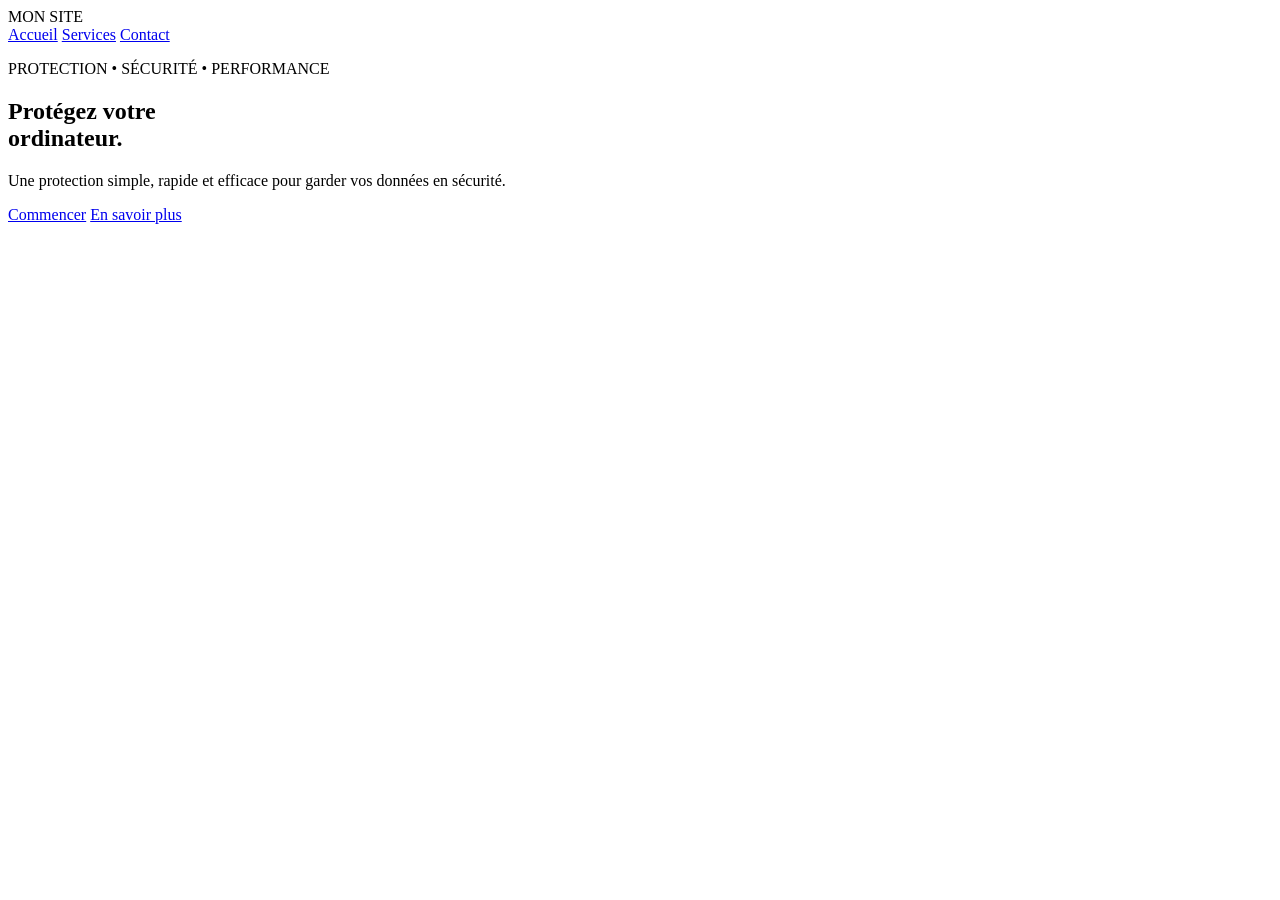
==== index.html @ 6d944ca9 "Add files via upload" ====
<!DOCTYPE html>
<html lang="fr">
<head>
    <meta charset="UTF-8">
    <meta name="viewport" content="width=device-width, initial-scale=1.0">

    <title>Mon Site</title>

    <link rel="stylesheet" href="style.css">
</head>

<body>

    <header class="navbar">

        <div class="logo">
            MON SITE
        </div>

        <nav>
            <a href="#">Accueil</a>
            <a href="#">Services</a>
            <a href="#">Contact</a>
        </nav>

    </header>


  <section class="hero">

    <div class="hero-content">

        <p class="hero-small">PROTECTION • SÉCURITÉ • PERFORMANCE</p>

        <h1>Protégez votre<br><span>ordinateur.</span></h1>

        <p class="hero-description">
            Une protection simple, rapide et efficace
            pour garder vos données en sécurité.
        </p>

        <div class="hero-buttons">
            <a href="#" class="button-primary">Commencer</a>
            <a href="#" class="button-secondary">En savoir plus</a>
        </div>

    </div>

		</section>

    </main>


    <script src="script.js"></script>

</body>
</html>
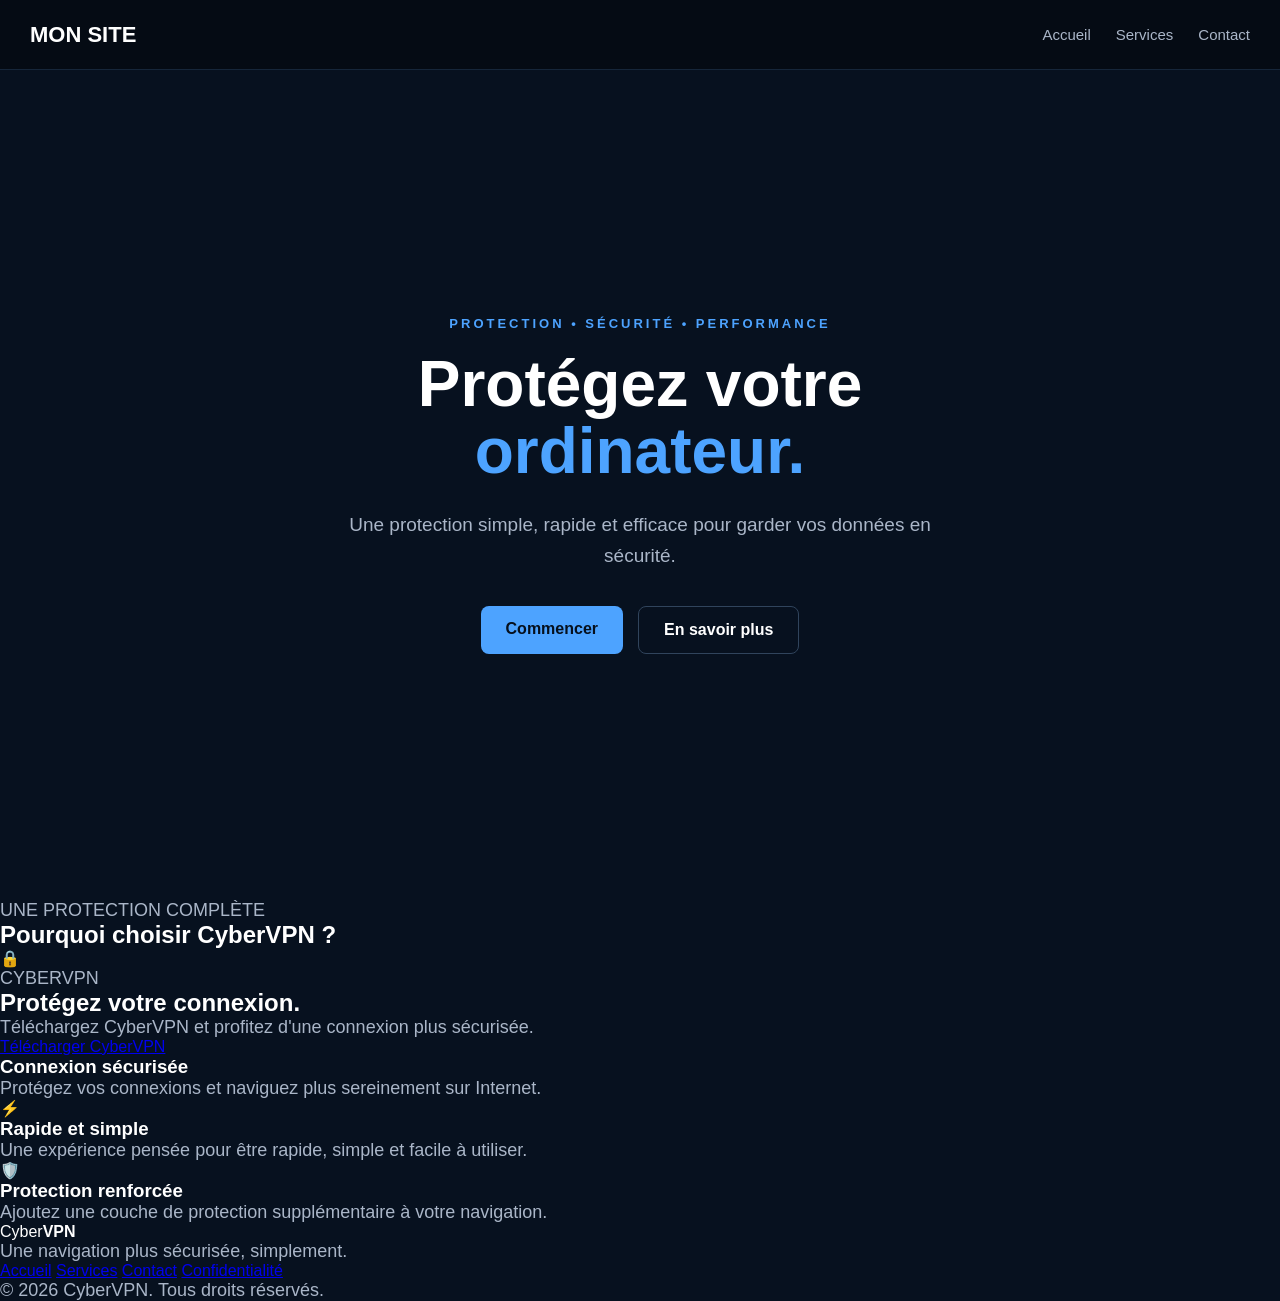
==== commit 7c672927: "Add files via upload" ====
--- a/index.html
+++ b/index.html
@@ -1,4 +1,4 @@
-<!DOCTYPE html>
+	<!DOCTYPE html>
 <html lang="fr">
 <head>
     <meta charset="UTF-8">
@@ -47,10 +47,95 @@
     </div>
 
 		</section>
+<section class="features">
 
+    <div class="section-title">
+        <p>UNE PROTECTION COMPLÈTE</p>
+        <h2>Pourquoi choisir CyberVPN ?</h2>
+    </div>
+
+    <div class="feature-container">
+
+        <div class="feature-card">
+            <div class="feature-icon">🔒</div>
+            </section>
+
+<section class="download">
+
+    <div class="download-box">
+
+        <p class="download-small">CYBERVPN</p>
+
+        <h2>Protégez votre connexion.</h2>
+
+        <p>
+            Téléchargez CyberVPN et profitez
+            d'une connexion plus sécurisée.
+        </p>
+
+        <a href="#" class="download-button">
+            Télécharger CyberVPN
+        </a>
+
+    </div>
+
+</section>
+            <h3>Connexion sécurisée</h3>
+            <p>
+                Protégez vos connexions et naviguez
+                plus sereinement sur Internet.
+            </p>
+        </div>
+
+        <div class="feature-card">
+            <div class="feature-icon">⚡</div>
+            <h3>Rapide et simple</h3>
+            <p>
+                Une expérience pensée pour être
+                rapide, simple et facile à utiliser.
+            </p>
+        </div>
+
+        <div class="feature-card">
+            <div class="feature-icon">🛡️</div>
+            <h3>Protection renforcée</h3>
+            <p>
+                Ajoutez une couche de protection
+                supplémentaire à votre navigation.
+            </p>
+        </div>
+
+    </div>
+
+</section>
     </main>
 
+<footer class="footer">
 
+    <div class="footer-content">
+
+        <div class="footer-logo">
+            <span>Cyber</span><strong>VPN</strong>
+        </div>
+
+        <p>
+            Une navigation plus sécurisée, simplement.
+        </p>
+
+        <div class="footer-links">
+            <a href="#">Accueil</a>
+            <a href="#">Services</a>
+            <a href="#">Contact</a>
+            <a href="#">Confidentialité</a>
+        </div>
+
+        <p class="copyright">
+            © 2026 CyberVPN. Tous droits réservés.
+        </p>
+
+    </div>
+
+</footer>
     <script src="script.js"></script>
 
 </body>
--- a/style.css
+++ b/style.css
@@ -0,0 +1,179 @@
+* {
+    margin: 0;
+    padding: 0;
+    box-sizing: border-box;
+}
+
+body {
+    background: #07111f;
+    color: white;
+    font-family: Arial, sans-serif;
+    min-height: 100vh;
+}
+
+/* BARRE DU HAUT */
+
+.navbar {
+    width: 100%;
+    height: 70px;
+    padding: 0 30px;
+
+    display: flex;
+    justify-content: space-between;
+    align-items: center;
+
+    background: #050b14;
+    border-bottom: 1px solid #16263a;
+}
+
+/* LOGO */
+
+.logo {
+    font-size: 22px;
+    font-weight: bold;
+    color: white;
+}
+
+/* MENU */
+
+nav {
+    display: flex;
+    gap: 25px;
+}
+
+nav a {
+    color: #aab6c8;
+    text-decoration: none;
+    font-size: 15px;
+}
+
+nav a:hover {
+    color: white;
+}
+
+/* CONTENU */
+
+main {
+    text-align: center;
+    padding-top: 150px;
+}
+
+h1 {
+    font-size: 42px;
+    margin-bottom: 15px;
+}
+
+p {
+    font-size: 18px;
+    color: #aab6c8;
+}/* GRAND ÉCRAN D'ACCUEIL */
+
+.hero {
+    min-height: calc(100vh - 70px);
+    display: flex;
+    align-items: center;
+    justify-content: center;
+    text-align: center;
+    padding: 40px 20px;
+}
+
+.hero-content {
+    max-width: 800px;
+}
+
+.hero-small {
+    color: #4da3ff;
+    font-size: 13px;
+    font-weight: bold;
+    letter-spacing: 3px;
+    margin-bottom: 20px;
+}
+
+.hero h1 {
+    font-size: 64px;
+    line-height: 1.05;
+    margin-bottom: 25px;
+}
+
+.hero h1 span {
+    color: #4da3ff;
+}
+
+.hero-description {
+    max-width: 600px;
+    margin: 0 auto 35px;
+    color: #aab6c8;
+    font-size: 19px;
+    line-height: 1.6;
+}
+
+/* BOUTONS */
+
+.hero-buttons {
+    display: flex;
+    justify-content: center;
+    gap: 15px;
+}
+
+.hero-buttons a {
+    text-decoration: none;
+    padding: 14px 25px;
+    border-radius: 8px;
+    font-weight: bold;
+    transition: 0.2s;
+}
+
+.button-primary {
+    background: #4da3ff;
+    color: #06101d;
+}
+
+.button-primary:hover {
+    transform: translateY(-2px);
+}
+
+.button-secondary {
+    border: 1px solid #30445c;
+    color: white;
+}
+
+.button-secondary:hover {
+    background: #101e30;
+}
+
+/* VERSION TÉLÉPHONE */
+
+@media (max-width: 600px) {
+
+    .navbar {
+        padding: 0 18px;
+    }
+
+    nav {
+        gap: 10px;
+    }
+
+    nav a {
+        font-size: 12px;
+    }
+
+    .logo {
+        font-size: 17px;
+    }
+
+    .hero h1 {
+        font-size: 43px;
+    }
+
+    .hero-description {
+        font-size: 16px;
+    }
+
+    .hero-buttons {
+        flex-direction: column;
+    }
+
+    .hero-buttons a {
+        width: 100%;
+    }
+}
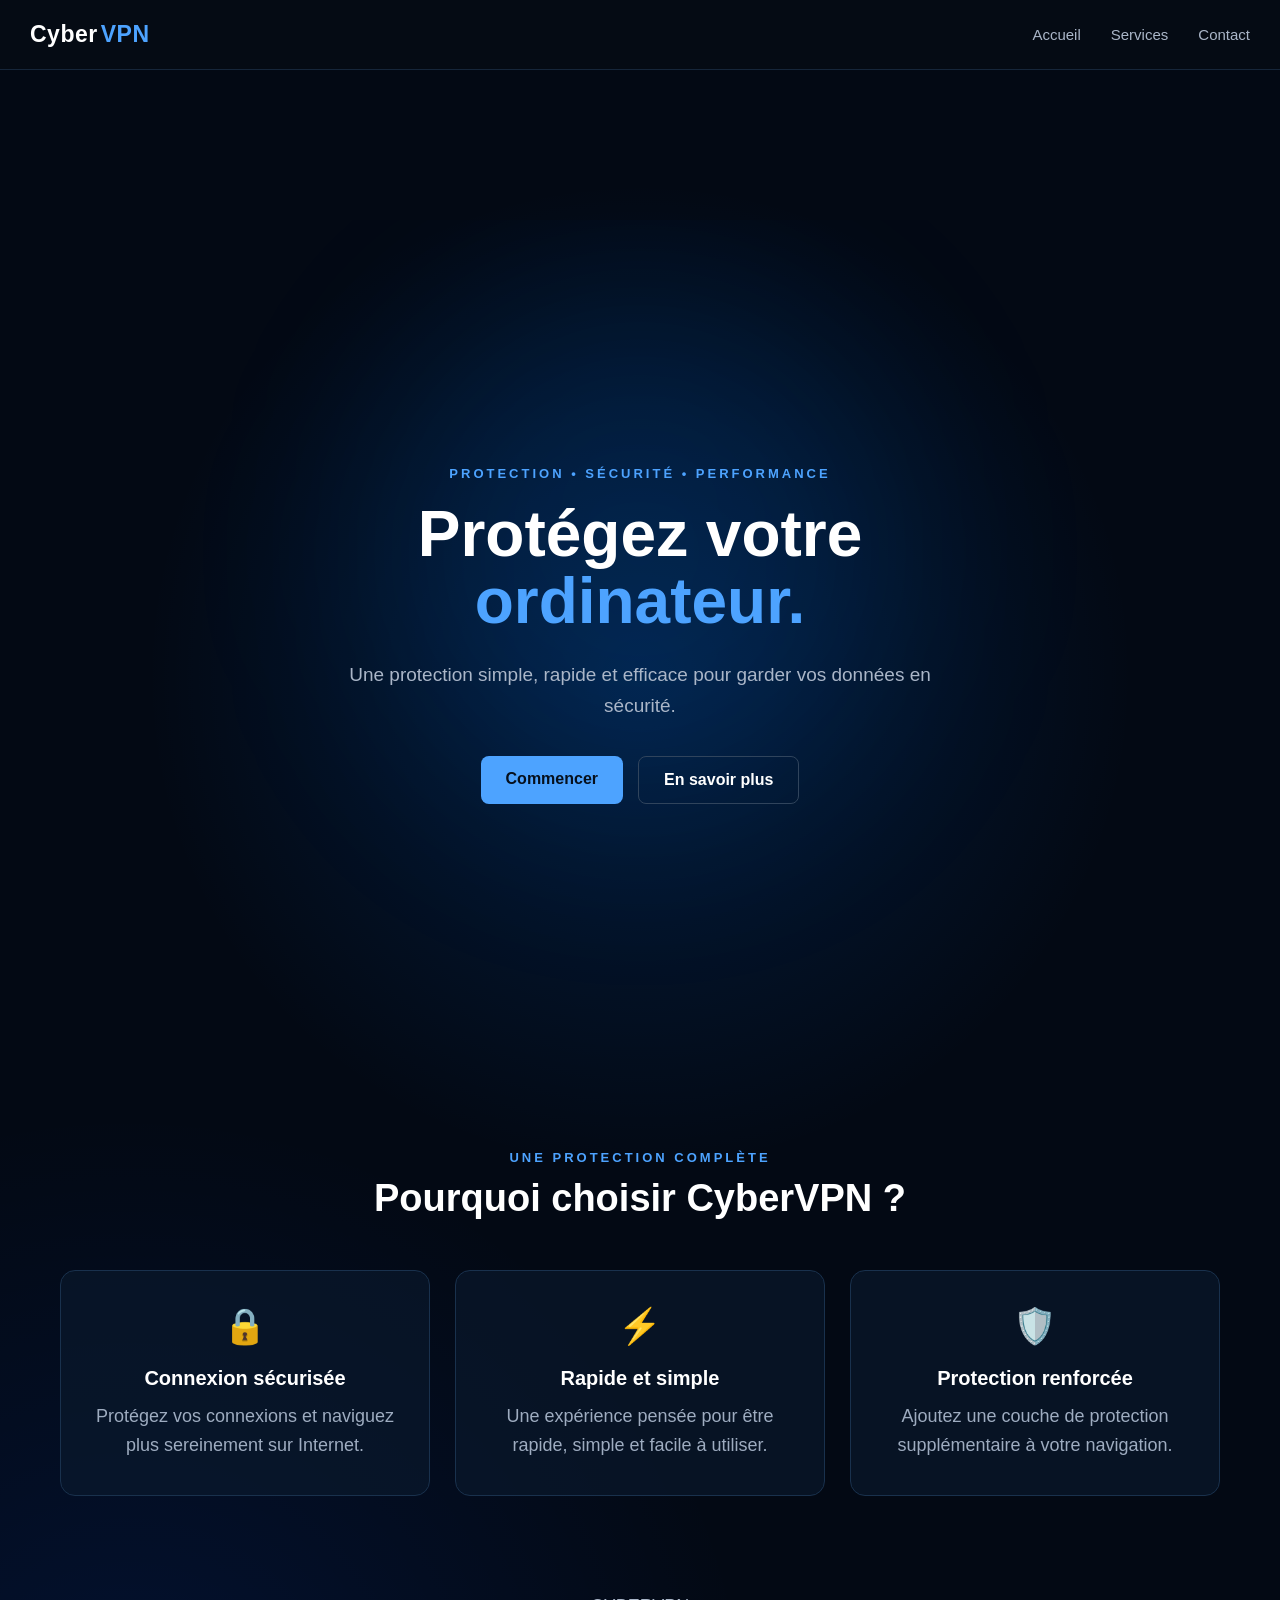
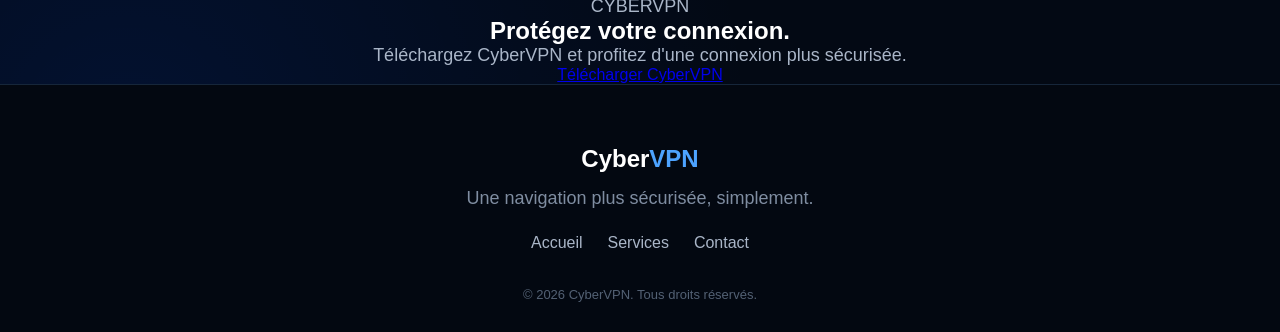
==== commit 08753b47: "Add files via upload" ====
--- a/index.html
+++ b/index.html
@@ -1,10 +1,11 @@
-	<!DOCTYPE html>
+<!DOCTYPE html>
 <html lang="fr">
+
 <head>
     <meta charset="UTF-8">
     <meta name="viewport" content="width=device-width, initial-scale=1.0">
 
-    <title>Mon Site</title>
+    <title>CyberVPN — Protection en ligne</title>
 
     <link rel="stylesheet" href="style.css">
 </head>
@@ -14,129 +15,185 @@
     <header class="navbar">
 
         <div class="logo">
-            MON SITE
+            <span>Cyber</span><strong>VPN</strong>
         </div>
 
-        <nav>
-            <a href="#">Accueil</a>
-            <a href="#">Services</a>
-            <a href="#">Contact</a>
+        <button class="menu-button" onclick="toggleMenu()">
+            ☰
+        </button>
+
+        <nav id="menu">
+            <a href="index.html">Accueil</a>
+            <a href="services.html">Services</a>
+            <a href="contact.html">Contact</a>
         </nav>
 
     </header>
 
 
-  <section class="hero">
+    <main>
 
-    <div class="hero-content">
+        <section class="hero">
 
-        <p class="hero-small">PROTECTION • SÉCURITÉ • PERFORMANCE</p>
+            <div class="hero-content">
 
-        <h1>Protégez votre<br><span>ordinateur.</span></h1>
+                <p class="hero-small">
+                    PROTECTION • SÉCURITÉ • PERFORMANCE
+                </p>
 
-        <p class="hero-description">
-            Une protection simple, rapide et efficace
-            pour garder vos données en sécurité.
-        </p>
+                <h1>
+                    Protégez votre<br>
+                    <span>ordinateur.</span>
+                </h1>
 
-        <div class="hero-buttons">
-            <a href="#" class="button-primary">Commencer</a>
-            <a href="#" class="button-secondary">En savoir plus</a>
+                <p class="hero-description">
+                    Une protection simple, rapide et efficace
+                    pour garder vos données en sécurité.
+                </p>
+
+                <div class="hero-buttons">
+
+                    <a href="services.html" class="button-primary">
+                        Commencer
+                    </a>
+
+                    <a href="services.html" class="button-secondary">
+                        En savoir plus
+                    </a>
+
+                </div>
+
+            </div>
+
+        </section>
+
+
+        <section class="features">
+
+            <div class="section-title">
+
+                <p>UNE PROTECTION COMPLÈTE</p>
+
+                <h2>
+                    Pourquoi choisir CyberVPN ?
+                </h2>
+
+            </div>
+
+
+            <div class="feature-container">
+
+                <div class="feature-card">
+
+                    <div class="feature-icon">🔒</div>
+
+                    <h3>
+                        Connexion sécurisée
+                    </h3>
+
+                    <p>
+                        Protégez vos connexions et naviguez
+                        plus sereinement sur Internet.
+                    </p>
+
+                </div>
+
+
+                <div class="feature-card">
+
+                    <div class="feature-icon">⚡</div>
+
+                    <h3>
+                        Rapide et simple
+                    </h3>
+
+                    <p>
+                        Une expérience pensée pour être
+                        rapide, simple et facile à utiliser.
+                    </p>
+
+                </div>
+
+
+                <div class="feature-card">
+
+                    <div class="feature-icon">🛡️</div>
+
+                    <h3>
+                        Protection renforcée
+                    </h3>
+
+                    <p>
+                        Ajoutez une couche de protection
+                        supplémentaire à votre navigation.
+                    </p>
+
+                </div>
+
+            </div>
+
+        </section>
+
+
+        <section class="download">
+
+            <div class="download-box">
+
+                <p class="download-small">
+                    CYBERVPN
+                </p>
+
+                <h2>
+                    Protégez votre connexion.
+                </h2>
+
+                <p>
+                    Téléchargez CyberVPN et profitez
+                    d'une connexion plus sécurisée.
+                </p>
+
+                <a href="services.html" class="download-button">
+                    Télécharger CyberVPN
+                </a>
+
+            </div>
+
+        </section>
+
+    </main>
+
+
+    <footer class="footer">
+
+        <div class="footer-content">
+
+            <div class="footer-logo">
+                <span>Cyber</span><strong>VPN</strong>
+            </div>
+
+            <p>
+                Une navigation plus sécurisée, simplement.
+            </p>
+
+            <div class="footer-links">
+
+                <a href="index.html">Accueil</a>
+                <a href="services.html">Services</a>
+                <a href="contact.html">Contact</a>
+
+            </div>
+
+            <p class="copyright">
+                © 2026 CyberVPN. Tous droits réservés.
+            </p>
+
         </div>
 
-    </div>
+    </footer>
 
-		</section>
-<section class="features">
 
-    <div class="section-title">
-        <p>UNE PROTECTION COMPLÈTE</p>
-        <h2>Pourquoi choisir CyberVPN ?</h2>
-    </div>
-
-    <div class="feature-container">
-
-        <div class="feature-card">
-            <div class="feature-icon">🔒</div>
-            </section>
-
-<section class="download">
-
-    <div class="download-box">
-
-        <p class="download-small">CYBERVPN</p>
-
-        <h2>Protégez votre connexion.</h2>
-
-        <p>
-            Téléchargez CyberVPN et profitez
-            d'une connexion plus sécurisée.
-        </p>
-
-        <a href="#" class="download-button">
-            Télécharger CyberVPN
-        </a>
-
-    </div>
-
-</section>
-            <h3>Connexion sécurisée</h3>
-            <p>
-                Protégez vos connexions et naviguez
-                plus sereinement sur Internet.
-            </p>
-        </div>
-
-        <div class="feature-card">
-            <div class="feature-icon">⚡</div>
-            <h3>Rapide et simple</h3>
-            <p>
-                Une expérience pensée pour être
-                rapide, simple et facile à utiliser.
-            </p>
-        </div>
-
-        <div class="feature-card">
-            <div class="feature-icon">🛡️</div>
-            <h3>Protection renforcée</h3>
-            <p>
-                Ajoutez une couche de protection
-                supplémentaire à votre navigation.
-            </p>
-        </div>
-
-    </div>
-
-</section>
-    </main>
-
-<footer class="footer">
-
-    <div class="footer-content">
-
-        <div class="footer-logo">
-            <span>Cyber</span><strong>VPN</strong>
-        </div>
-
-        <p>
-            Une navigation plus sécurisée, simplement.
-        </p>
-
-        <div class="footer-links">
-            <a href="#">Accueil</a>
-            <a href="#">Services</a>
-            <a href="#">Contact</a>
-            <a href="#">Confidentialité</a>
-        </div>
-
-        <p class="copyright">
-            © 2026 CyberVPN. Tous droits réservés.
-        </p>
-
-    </div>
-
-</footer>
     <script src="script.js"></script>
 
 </body>
+
 </html>
--- a/style.css
+++ b/style.css
@@ -11,20 +11,67 @@
     min-height: 100vh;
 }
 
-/* BARRE DU HAUT */
+/* BARRE DE NAVIGATION */
 
 .navbar {
+
     width: 100%;
+
     height: 70px;
+
     padding: 0 30px;
 
     display: flex;
+
+    align-items: center;
+
     justify-content: space-between;
+
+    background: #050b14;
+
+    border-bottom: 1px solid #16263a;
+
+}
+
+.logo {
+
+    font-size: 22px;
+
+    font-weight: bold;
+
+    color: white;
+
+}
+
+nav {
+
+    display: flex;
+
     align-items: center;
 
-    background: #050b14;
-    border-bottom: 1px solid #16263a;
-}
+    gap: 30px;
+
+}
+
+nav a {
+
+    color: #aab6c8;
+
+    text-decoration: none;
+
+    font-size: 15px;
+
+    transition: 0.2s;
+
+}
+
+nav a:hover {
+
+    color: white;
+
+}
+
+
 
 /* LOGO */
 
@@ -36,21 +83,22 @@
 
 /* MENU */
 
-nav {
-    display: flex;
-    gap: 25px;
-}
-
-nav a {
-    color: #aab6c8;
-    text-decoration: none;
-    font-size: 15px;
-}
-
-nav a:hover {
-    color: white;
-}
-
+/* BOUTON MENU MOBILE */
+
+.menu-button {
+
+    display: none;
+
+    background: none;
+
+    border: none;
+
+    color: white;
+
+    font-size: 28px;
+
+    cursor: pointer;
+} 
 /* CONTENU */
 
 main {
@@ -176,4 +224,407 @@
     .hero-buttons a {
         width: 100%;
     }
+}
+/* VERSION TÉLÉPHONE */
+
+@media (max-width: 600px) {
+
+    .navbar {
+        height: 65px;
+        padding: 0 18px;
+        position: relative;
+    }
+
+    .logo {
+        font-size: 18px;
+    }
+
+    .menu-button {
+        display: block;
+    }
+
+    nav {
+        display: none;
+        position: absolute;
+        top: 65px;
+        left: 0;
+        width: 100%;
+
+        flex-direction: column;
+        gap: 0;
+
+        background: #050b14;
+        border-bottom: 1px solid #16263a;
+    }
+
+    nav.active {
+        display: flex;
+    }
+
+    nav a {
+        width: 100%;
+        padding: 18px;
+        text-align: center;
+        border-top: 1px solid #16263a;
+    }
+}
+/* LOGO CYBERVPN */
+
+.logo {
+    font-size: 23px;
+    font-weight: 700;
+    letter-spacing: 0.5px;
+}
+
+.logo span {
+    color: white;
+}
+
+.logo strong {
+    color: #4da3ff;
+    margin-left: 3px;
+}
+/* FOND CYBER LUMINEUX */
+
+body {
+    background:
+        radial-gradient(circle at 50% 35%, rgba(0, 120, 255, 0.18), transparent 35%),
+        radial-gradient(circle at 10% 90%, rgba(0, 80, 255, 0.12), transparent 30%),
+        #030914;
+}
+
+/* LÉGER EFFET DE LUMIÈRE */
+
+.hero {
+    position: relative;
+    overflow: hidden;
+}
+
+.hero::before {
+    content: "";
+    position: absolute;
+    width: 500px;
+    height: 500px;
+    background: rgba(0, 120, 255, 0.12);
+    filter: blur(100px);
+    border-radius: 50%;
+    top: 10%;
+    left: 50%;
+    transform: translateX(-50%);
+    pointer-events: none;
+}
+
+.hero-content {
+    position: relative;
+    z-index: 1;
+}
+/* SECTION PROTECTIONS */
+
+.features {
+    padding: 100px 20px;
+    max-width: 1200px;
+    margin: auto;
+}
+
+.section-title {
+    text-align: center;
+    margin-bottom: 50px;
+}
+
+.section-title p {
+    color: #4da3ff;
+    font-size: 13px;
+    font-weight: bold;
+    letter-spacing: 3px;
+    margin-bottom: 12px;
+}
+
+.section-title h2 {
+    font-size: 38px;
+    color: white;
+}
+
+.feature-container {
+    display: grid;
+    grid-template-columns: repeat(3, 1fr);
+    gap: 25px;
+}
+
+.feature-card {
+    padding: 35px 25px;
+    background: rgba(10, 25, 45, 0.65);
+    border: 1px solid #19314d;
+    border-radius: 15px;
+    text-align: center;
+    transition: 0.3s;
+}
+
+.feature-card:hover {
+    transform: translateY(-7px);
+    border-color: #4da3ff;
+}
+
+.feature-icon {
+    font-size: 35px;
+    margin-bottom: 20px;
+}
+
+.feature-card h3 {
+    font-size: 20px;
+    margin-bottom: 12px;
+}
+
+.feature-card p {
+    color: #9eacc0;
+    line-height: 1.6;
+}
+
+/* TÉLÉPHONE */
+
+@media (max-width: 700px) {
+
+    .feature-container {
+        grid-template-columns: 1fr;
+    }
+
+    .section-title h2 {
+        font-size: 30px;
+    }
+
+    .features {
+        padding: 70px 20px;
+    }
+}
+/* FOOTER */
+
+.footer {
+    padding: 60px 20px 30px;
+    background: #030811;
+    border-top: 1px solid #16263a;
+}
+
+.footer-content {
+    max-width: 1000px;
+    margin: auto;
+    text-align: center;
+}
+
+.footer-logo {
+    font-size: 24px;
+    font-weight: bold;
+    margin-bottom: 15px;
+}
+
+.footer-logo span {
+    color: white;
+}
+
+.footer-logo strong {
+    color: #4da3ff;
+}
+
+.footer-content > p {
+    color: #7f8da1;
+    margin-bottom: 25px;
+}
+
+.footer-links {
+    display: flex;
+    justify-content: center;
+    flex-wrap: wrap;
+    gap: 25px;
+    margin-bottom: 35px;
+}
+
+.footer-links a {
+    color: #aab6c8;
+    text-decoration: none;
+}
+
+.footer-links a:hover {
+    color: white;
+}
+
+.footer .copyright {
+    color: #536174;
+    font-size: 13px;
+    margin: 0;
+}
+/* PAGE SERVICES */
+
+.page-header {
+    padding: 100px 20px 60px;
+    text-align: center;
+}
+
+.page-header p {
+    color: #4da3ff;
+    font-size: 13px;
+    font-weight: bold;
+    letter-spacing: 3px;
+    margin-bottom: 15px;
+}
+
+.page-header h1 {
+    font-size: 55px;
+    margin-bottom: 15px;
+}
+
+.page-header span {
+    color: #9eacc0;
+    font-size: 18px;
+}
+
+.service-list {
+    max-width: 1100px;
+    margin: 0 auto;
+    padding: 20px 20px 120px;
+
+    display: grid;
+    grid-template-columns: repeat(2, 1fr);
+    gap: 25px;
+}
+
+.service-card {
+    padding: 40px 30px;
+
+    background: rgba(10, 25, 45, 0.65);
+    border: 1px solid #19314d;
+    border-radius: 15px;
+
+    transition: 0.3s;
+}
+
+.service-card:hover {
+    transform: translateY(-7px);
+    border-color: #4da3ff;
+}
+
+.service-card .feature-icon {
+    font-size: 35px;
+    margin-bottom: 20px;
+}
+
+.service-card h2 {
+    font-size: 24px;
+    margin-bottom: 15px;
+}
+
+.service-card p {
+    color: #9eacc0;
+    line-height: 1.7;
+}
+
+
+/* TELEPHONE */
+
+@media (max-width: 700px) {
+
+    .page-header {
+        padding: 70px 20px 40px;
+    }
+
+    .page-header h1 {
+        font-size: 40px;
+    }
+
+    .page-header span {
+        font-size: 16px;
+    }
+
+    .service-list {
+        grid-template-columns: 1fr;
+        padding-bottom: 80px;
+    }
+
+}
+/* PAGE CONTACT */
+
+.contact-section {
+    max-width: 800px;
+    margin: 0 auto;
+    padding: 20px 20px 120px;
+}
+
+.contact-box {
+    padding: 40px;
+    background: rgba(10, 25, 45, 0.65);
+    border: 1px solid #19314d;
+    border-radius: 18px;
+}
+
+.contact-box h2 {
+    font-size: 28px;
+    margin-bottom: 30px;
+    text-align: center;
+}
+
+.contact-box form {
+    display: flex;
+    flex-direction: column;
+    gap: 15px;
+}
+
+.contact-box input,
+.contact-box textarea {
+    width: 100%;
+    padding: 15px;
+
+    background: #050d18;
+    color: white;
+
+    border: 1px solid #1d3b5c;
+    border-radius: 8px;
+
+    font-family: Arial, sans-serif;
+    font-size: 15px;
+
+    outline: none;
+}
+
+.contact-box input:focus,
+.contact-box textarea:focus {
+    border-color: #4da3ff;
+}
+
+.contact-box textarea {
+    resize: vertical;
+}
+
+.contact-box button {
+    padding: 15px;
+
+    background: #4da3ff;
+    color: #03101d;
+
+    border: none;
+    border-radius: 8px;
+
+    font-size: 16px;
+    font-weight: bold;
+
+    cursor: pointer;
+    transition: 0.2s;
+}
+
+.contact-box button:hover {
+    transform: translateY(-2px);
+}
+
+/* TÉLÉPHONE */
+
+@media (max-width: 600px) {
+
+    .contact-section {
+        padding: 10px 15px 80px;
+    }
+
+    .contact-box {
+        padding: 25px 18px;
+    }
+
+    .contact-box h2 {
+        font-size: 23px;
+    }
+
 }
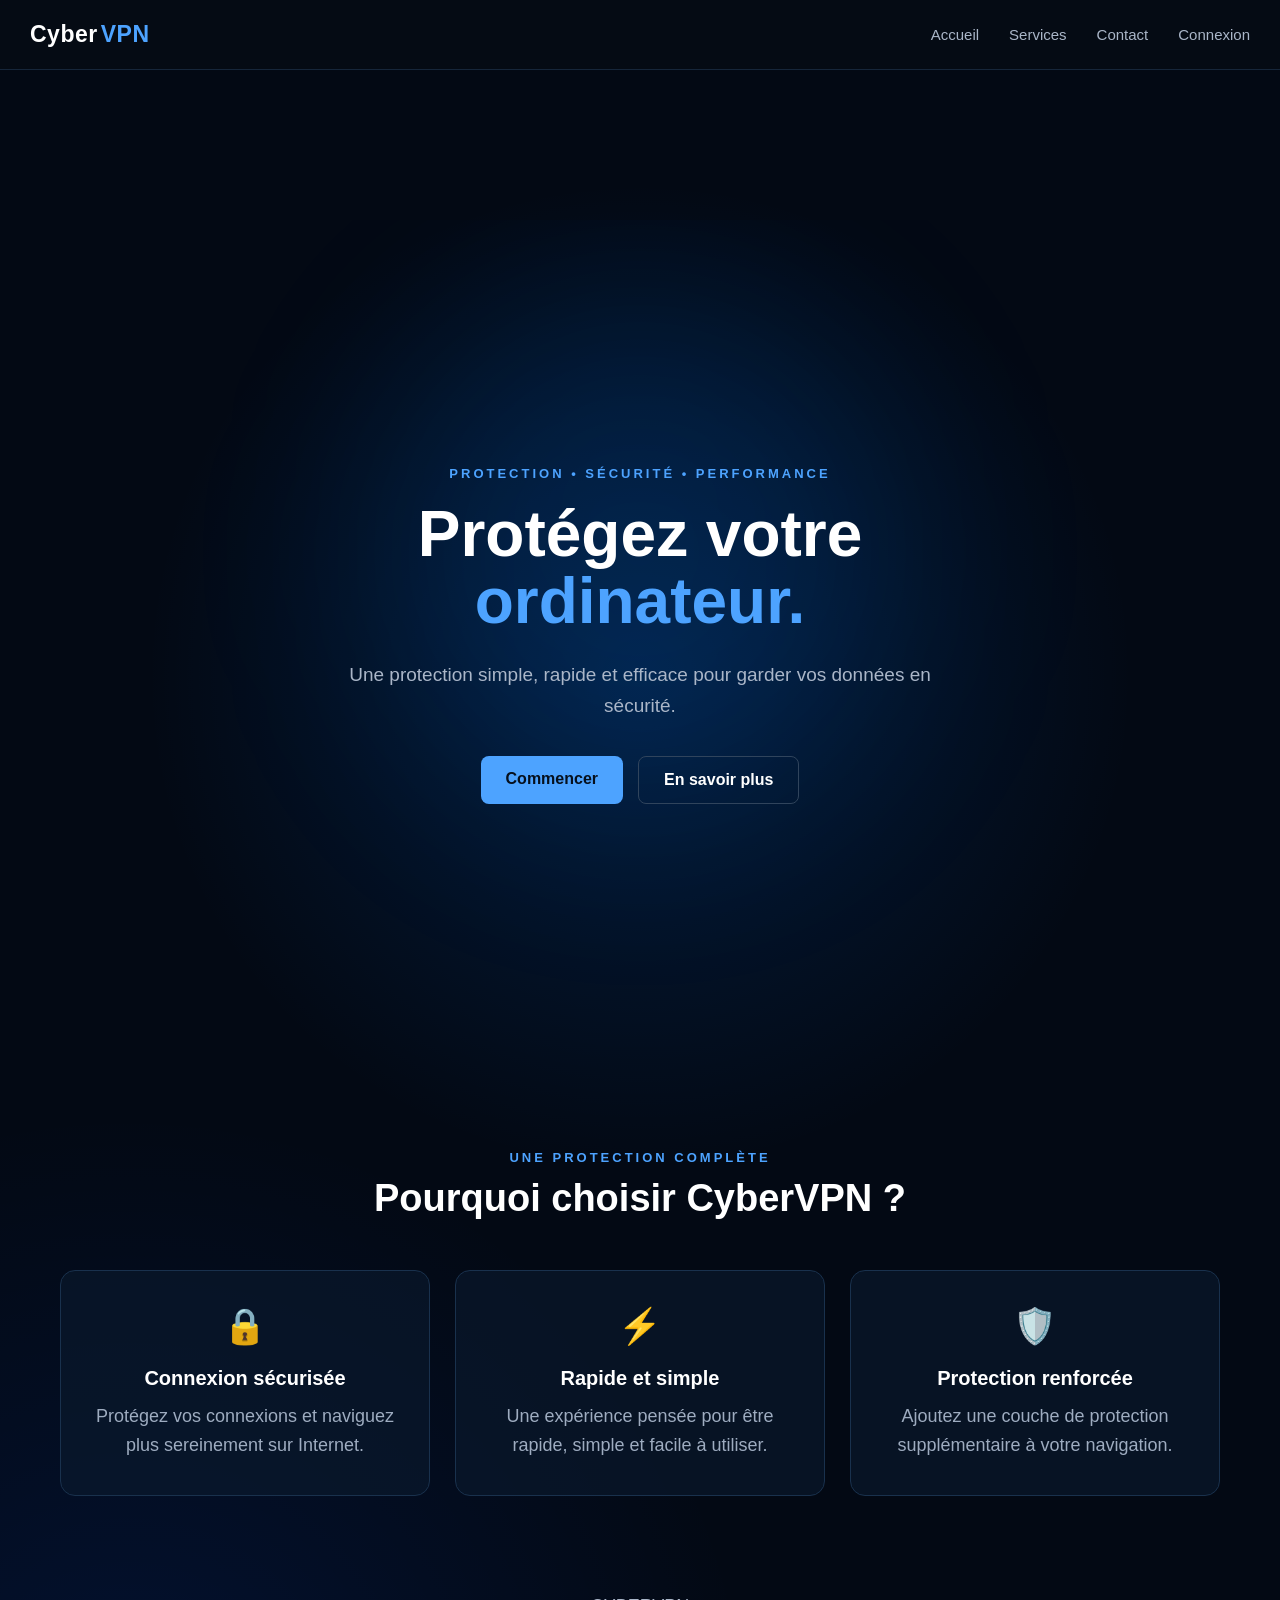
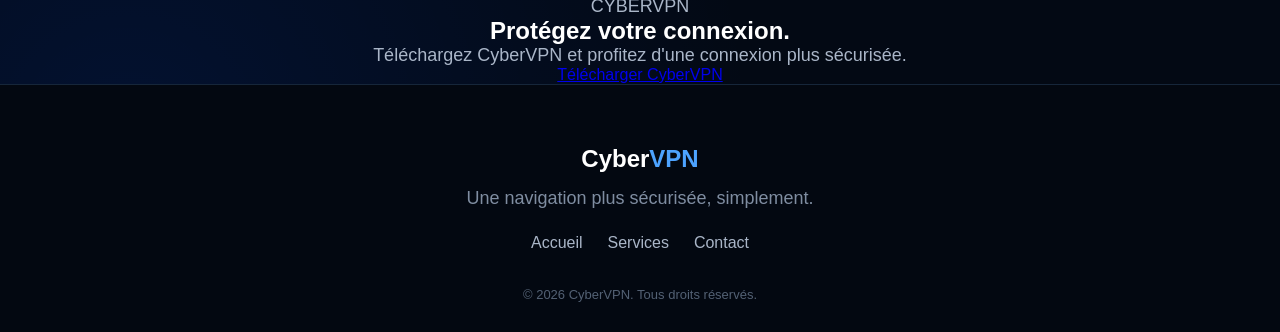
==== commit fff480f0: "Add files via upload" ====
--- a/index.html
+++ b/index.html
@@ -26,6 +26,7 @@
             <a href="index.html">Accueil</a>
             <a href="services.html">Services</a>
             <a href="contact.html">Contact</a>
+            <a href="login.html">Connexion</a>
         </nav>
 
     </header>
